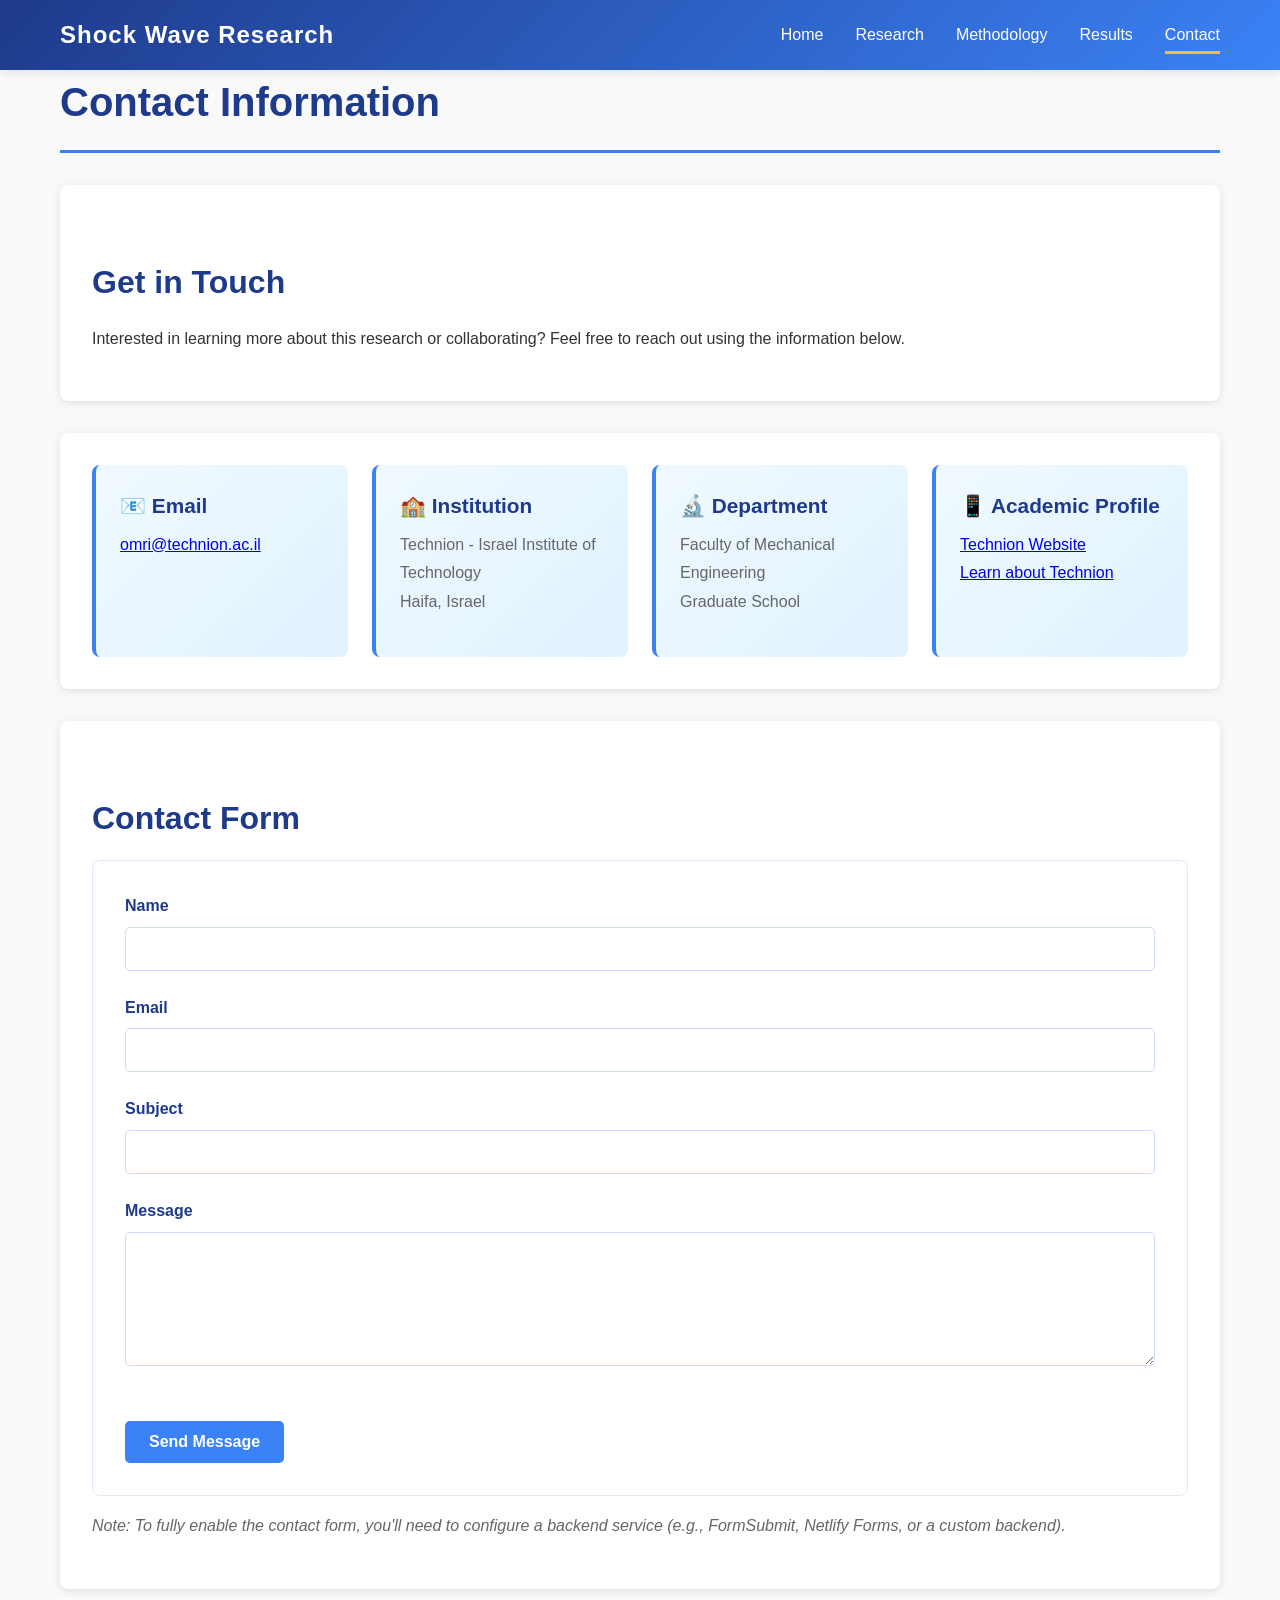
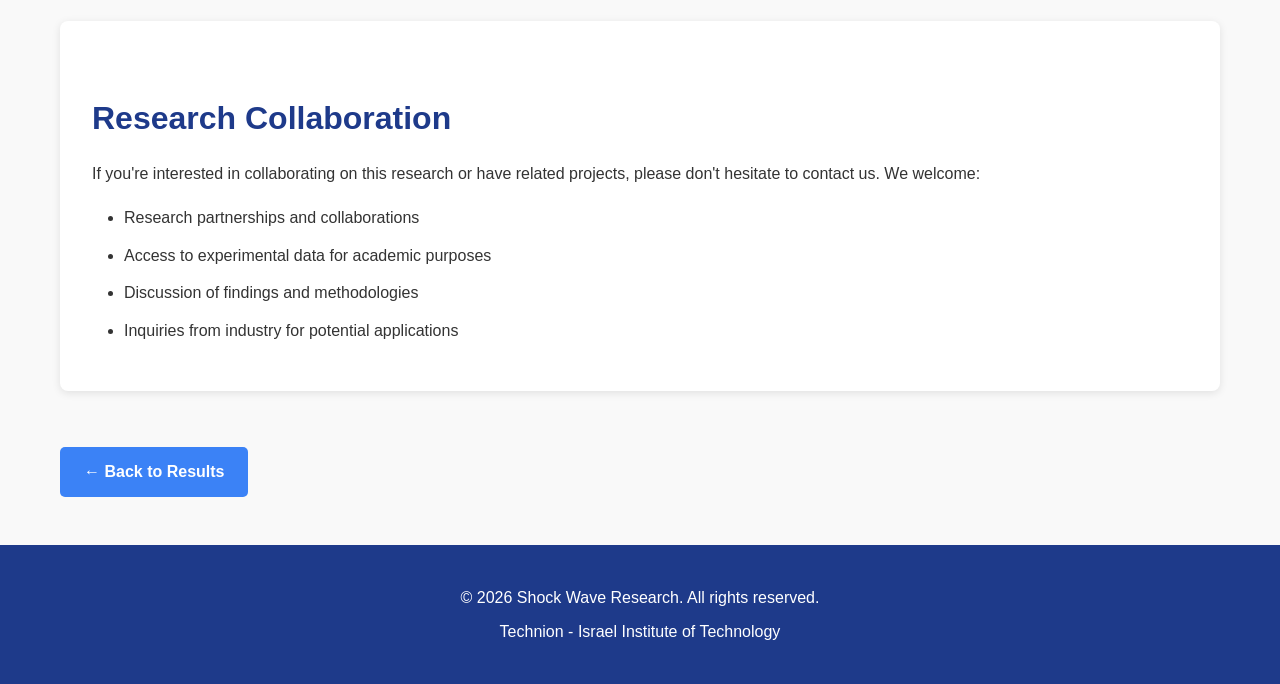
==== contact.html @ 736cfee7 "Initial commit: Add professional research website for shock wave analysis in porous conduits" ====
<!DOCTYPE html>
<html lang="en">
<head>
    <meta charset="UTF-8">
    <meta name="viewport" content="width=device-width, initial-scale=1.0">
    <meta name="description" content="Contact information for the research team">
    <title>Contact - Shock Waves in Porous Conduits</title>
    <link rel="stylesheet" href="styles.css">
</head>
<body>
    <nav class="navbar">
        <div class="container">
            <div class="logo">Shock Wave Research</div>
            <ul class="nav-links">
                <li><a href="index.html">Home</a></li>
                <li><a href="research.html">Research</a></li>
                <li><a href="methodology.html">Methodology</a></li>
                <li><a href="results.html">Results</a></li>
                <li><a href="contact.html" class="active">Contact</a></li>
            </ul>
        </div>
    </nav>

    <main class="container">
        <h1>Contact Information</h1>

        <section class="content-section">
            <h2>Get in Touch</h2>
            <p>
                Interested in learning more about this research or collaborating? Feel free to reach out using the 
                information below.
            </p>
        </section>

        <section class="content-section contact-grid">
            <div class="contact-card">
                <h3>📧 Email</h3>
                <p><a href="mailto:omri@technion.ac.il">omri@technion.ac.il</a></p>
            </div>

            <div class="contact-card">
                <h3>🏫 Institution</h3>
                <p>
                    Technion - Israel Institute of Technology<br>
                    Haifa, Israel
                </p>
            </div>

            <div class="contact-card">
                <h3>🔬 Department</h3>
                <p>
                    Faculty of Mechanical Engineering<br>
                    Graduate School
                </p>
            </div>

            <div class="contact-card">
                <h3>📱 Academic Profile</h3>
                <p>
                    <a href="https://www.technion.ac.il" target="_blank">Technion Website</a><br>
                    <a href="https://en.wikipedia.org/wiki/Technion" target="_blank">Learn about Technion</a>
                </p>
            </div>
        </section>

        <section class="content-section">
            <h2>Contact Form</h2>
            <form class="contact-form" action="#" method="POST">
                <div class="form-group">
                    <label for="name">Name</label>
                    <input type="text" id="name" name="name" required>
                </div>

                <div class="form-group">
                    <label for="email">Email</label>
                    <input type="email" id="email" name="email" required>
                </div>

                <div class="form-group">
                    <label for="subject">Subject</label>
                    <input type="text" id="subject" name="subject" required>
                </div>

                <div class="form-group">
                    <label for="message">Message</label>
                    <textarea id="message" name="message" rows="6" required></textarea>
                </div>

                <button type="submit" class="submit-button">Send Message</button>
            </form>
            <p class="form-note">
                <em>Note: To fully enable the contact form, you'll need to configure a backend service 
                (e.g., FormSubmit, Netlify Forms, or a custom backend).</em>
            </p>
        </section>

        <section class="content-section">
            <h2>Research Collaboration</h2>
            <p>
                If you're interested in collaborating on this research or have related projects, please don't hesitate 
                to contact us. We welcome:
            </p>
            <ul>
                <li>Research partnerships and collaborations</li>
                <li>Access to experimental data for academic purposes</li>
                <li>Discussion of findings and methodologies</li>
                <li>Inquiries from industry for potential applications</li>
            </ul>
        </section>

        <a href="results.html" class="nav-button">← Back to Results</a>
    </main>

    <footer>
        <div class="container">
            <p>&copy; 2026 Shock Wave Research. All rights reserved.</p>
            <p>Technion - Israel Institute of Technology</p>
        </div>
    </footer>
</body>
</html>
---- styles.css ----
/* ===== General Styles ===== */
* {
    margin: 0;
    padding: 0;
    box-sizing: border-box;
}

body {
    font-family: 'Segoe UI', Tahoma, Geneva, Verdana, sans-serif;
    line-height: 1.6;
    color: #333;
    background-color: #f9f9f9;
}

.container {
    max-width: 1200px;
    margin: 0 auto;
    padding: 0 20px;
}

/* ===== Navigation Bar ===== */
.navbar {
    background: linear-gradient(135deg, #1e3a8a 0%, #3b82f6 100%);
    color: white;
    padding: 1rem 0;
    position: sticky;
    top: 0;
    box-shadow: 0 2px 10px rgba(0, 0, 0, 0.1);
    z-index: 100;
}

.navbar .container {
    display: flex;
    justify-content: space-between;
    align-items: center;
}

.logo {
    font-size: 1.5rem;
    font-weight: bold;
    letter-spacing: 1px;
}

.nav-links {
    list-style: none;
    display: flex;
    gap: 2rem;
}

.nav-links a {
    color: white;
    text-decoration: none;
    transition: opacity 0.3s;
    padding: 0.5rem 0;
    border-bottom: 3px solid transparent;
}

.nav-links a:hover,
.nav-links a.active {
    border-bottom-color: #fbbf24;
    opacity: 1;
}

/* ===== Hero Section ===== */
.hero {
    background: linear-gradient(135deg, #1e3a8a 0%, #3b82f6 100%);
    color: white;
    padding: 5rem 2rem;
    text-align: center;
    margin-bottom: 3rem;
}

.hero-content h1 {
    font-size: 3rem;
    margin-bottom: 1rem;
    font-weight: 700;
}

.hero-content .subtitle {
    font-size: 1.3rem;
    margin-bottom: 2rem;
    opacity: 0.95;
}

.cta-button {
    display: inline-block;
    background-color: #fbbf24;
    color: #1e3a8a;
    padding: 0.75rem 2.5rem;
    border-radius: 5px;
    text-decoration: none;
    font-weight: bold;
    transition: all 0.3s;
    cursor: pointer;
    border: none;
    font-size: 1rem;
}

.cta-button:hover {
    background-color: #f59e0b;
    transform: translateY(-2px);
    box-shadow: 0 5px 15px rgba(0, 0, 0, 0.2);
}

/* ===== Main Content ===== */
main {
    padding: 2rem 0;
}

h1 {
    font-size: 2.5rem;
    margin-bottom: 2rem;
    color: #1e3a8a;
    border-bottom: 3px solid #3b82f6;
    padding-bottom: 1rem;
}

h2 {
    font-size: 2rem;
    margin-top: 2.5rem;
    margin-bottom: 1rem;
    color: #1e3a8a;
}

h3 {
    font-size: 1.3rem;
    margin-bottom: 0.75rem;
    color: #1e3a8a;
}

h4 {
    font-size: 1.1rem;
    color: #1e3a8a;
}

/* ===== Sections ===== */
.content-section {
    background: white;
    padding: 2rem;
    margin-bottom: 2rem;
    border-radius: 8px;
    box-shadow: 0 2px 8px rgba(0, 0, 0, 0.1);
}

.content-section p {
    margin-bottom: 1rem;
    font-size: 1rem;
    line-height: 1.8;
}

.content-section ul {
    margin-left: 2rem;
    margin-bottom: 1rem;
}

.content-section li {
    margin-bottom: 0.75rem;
}

/* ===== Cards ===== */
.info-grid,
.link-grid,
.concepts-grid,
.contact-grid {
    display: grid;
    grid-template-columns: repeat(auto-fit, minmax(250px, 1fr));
    gap: 1.5rem;
    margin: 2rem 0;
}

.info-card,
.link-card,
.concept-card,
.contact-card,
.result-card,
.method-card {
    background: linear-gradient(135deg, #f0f9ff 0%, #e0f2fe 100%);
    padding: 1.5rem;
    border-radius: 8px;
    border-left: 4px solid #3b82f6;
    transition: all 0.3s;
}

.info-card:hover,
.link-card:hover,
.concept-card:hover,
.contact-card:hover,
.result-card:hover,
.method-card:hover {
    transform: translateY(-5px);
    box-shadow: 0 5px 15px rgba(0, 0, 0, 0.15);
}

.link-card {
    text-decoration: none;
    color: inherit;
    cursor: pointer;
}

.link-card h4,
.contact-card h3 {
    margin-bottom: 0.5rem;
}

.link-card p,
.contact-card p {
    color: #666;
}

/* ===== Buttons ===== */
.nav-button,
.submit-button {
    display: inline-block;
    background-color: #3b82f6;
    color: white;
    padding: 0.75rem 1.5rem;
    border-radius: 5px;
    text-decoration: none;
    font-weight: bold;
    transition: all 0.3s;
    border: none;
    cursor: pointer;
    font-size: 1rem;
    margin-top: 1.5rem;
    margin-right: 1rem;
}

.nav-button:hover,
.submit-button:hover {
    background-color: #1e40af;
    transform: translateY(-2px);
}

.nav-buttons {
    display: flex;
    gap: 1rem;
    flex-wrap: wrap;
    margin-top: 2rem;
}

/* ===== Lists ===== */
.objectives-list {
    list-style: none;
    margin-left: 0;
}

.objectives-list li {
    padding-left: 2rem;
    position: relative;
    margin-bottom: 0.75rem;
}

.objectives-list li:before {
    content: "✓";
    position: absolute;
    left: 0;
    color: #3b82f6;
    font-weight: bold;
}

/* ===== Timeline ===== */
.timeline {
    position: relative;
    padding: 2rem 0;
}

.timeline::before {
    content: '';
    position: absolute;
    left: 20px;
    top: 0;
    bottom: 0;
    width: 3px;
    background: linear-gradient(to bottom, #3b82f6, #1e3a8a);
}

.timeline-item {
    margin-bottom: 2rem;
    margin-left: 4rem;
    position: relative;
}

.timeline-marker {
    position: absolute;
    left: -42px;
    top: 5px;
    width: 15px;
    height: 15px;
    background: #3b82f6;
    border-radius: 50%;
    border: 3px solid white;
    box-shadow: 0 0 0 3px #3b82f6;
}

.timeline-item h3 {
    margin-bottom: 0.5rem;
}

/* ===== Table ===== */
.results-comparison table {
    width: 100%;
    border-collapse: collapse;
    margin: 1.5rem 0;
    background: white;
}

.results-comparison th {
    background-color: #3b82f6;
    color: white;
    padding: 1rem;
    text-align: left;
    font-weight: bold;
}

.results-comparison td {
    padding: 1rem;
    border-bottom: 1px solid #e0e7ff;
}

.results-comparison tr:nth-child(even) {
    background-color: #f0f9ff;
}

/* ===== Ranking ===== */
.ranking {
    margin: 2rem 0;
}

.rank-item {
    display: flex;
    margin-bottom: 1.5rem;
    background: linear-gradient(to right, #f0f9ff, white);
    padding: 1.5rem;
    border-radius: 8px;
    border-left: 5px solid #3b82f6;
}

.rank-number {
    font-size: 2.5rem;
    font-weight: bold;
    color: #3b82f6;
    margin-right: 2rem;
    min-width: 60px;
    text-align: center;
}

.rank-details h4 {
    margin-bottom: 0.5rem;
}

.rank-details p {
    color: #666;
}

/* ===== Contact Form ===== */
.contact-form {
    background: white;
    padding: 2rem;
    border-radius: 8px;
    border: 1px solid #e0e7ff;
}

.form-group {
    margin-bottom: 1.5rem;
}

.form-group label {
    display: block;
    margin-bottom: 0.5rem;
    font-weight: bold;
    color: #1e3a8a;
}

.form-group input,
.form-group textarea {
    width: 100%;
    padding: 0.75rem;
    border: 1px solid #d0d9ff;
    border-radius: 5px;
    font-family: inherit;
    font-size: 1rem;
}

.form-group input:focus,
.form-group textarea:focus {
    outline: none;
    border-color: #3b82f6;
    box-shadow: 0 0 0 3px rgba(59, 130, 246, 0.1);
}

.form-note {
    margin-top: 1rem;
    color: #666;
    font-size: 0.9rem;
}

/* ===== Footer ===== */
footer {
    background: #1e3a8a;
    color: white;
    padding: 2rem;
    margin-top: 3rem;
    text-align: center;
}

footer p {
    margin: 0.5rem 0;
}

/* ===== Responsive Design ===== */
@media (max-width: 768px) {
    .nav-links {
        gap: 1rem;
        font-size: 0.9rem;
    }

    .hero-content h1 {
        font-size: 2rem;
    }

    .hero-content .subtitle {
        font-size: 1rem;
    }

    h1 {
        font-size: 1.8rem;
    }

    h2 {
        font-size: 1.5rem;
    }

    .info-grid,
    .link-grid,
    .concepts-grid,
    .contact-grid {
        grid-template-columns: 1fr;
    }

    .rank-item {
        flex-direction: column;
    }

    .rank-number {
        margin-right: 0;
        margin-bottom: 0.5rem;
    }

    .nav-buttons {
        flex-direction: column;
    }

    .nav-button {
        margin-right: 0;
        width: 100%;
        text-align: center;
    }

    .timeline::before {
        left: 10px;
    }

    .timeline-item {
        margin-left: 2.5rem;
    }

    .timeline-marker {
        left: -27px;
    }
}

@media (max-width: 480px) {
    .container {
        padding: 0 10px;
    }

    .navbar .container {
        flex-direction: column;
        gap: 1rem;
    }

    .nav-links {
        flex-direction: column;
        gap: 0.5rem;
    }

    .content-section {
        padding: 1rem;
    }

    .cta-button {
        display: block;
        width: 100%;
        margin-top: 1rem;
    }
}

/* ===== Print Styles ===== */
@media print {
    .navbar,
    footer,
    .nav-button,
    .cta-button {
        display: none;
    }

    .content-section {
        page-break-inside: avoid;
        box-shadow: none;
        border: 1px solid #ccc;
    }
}
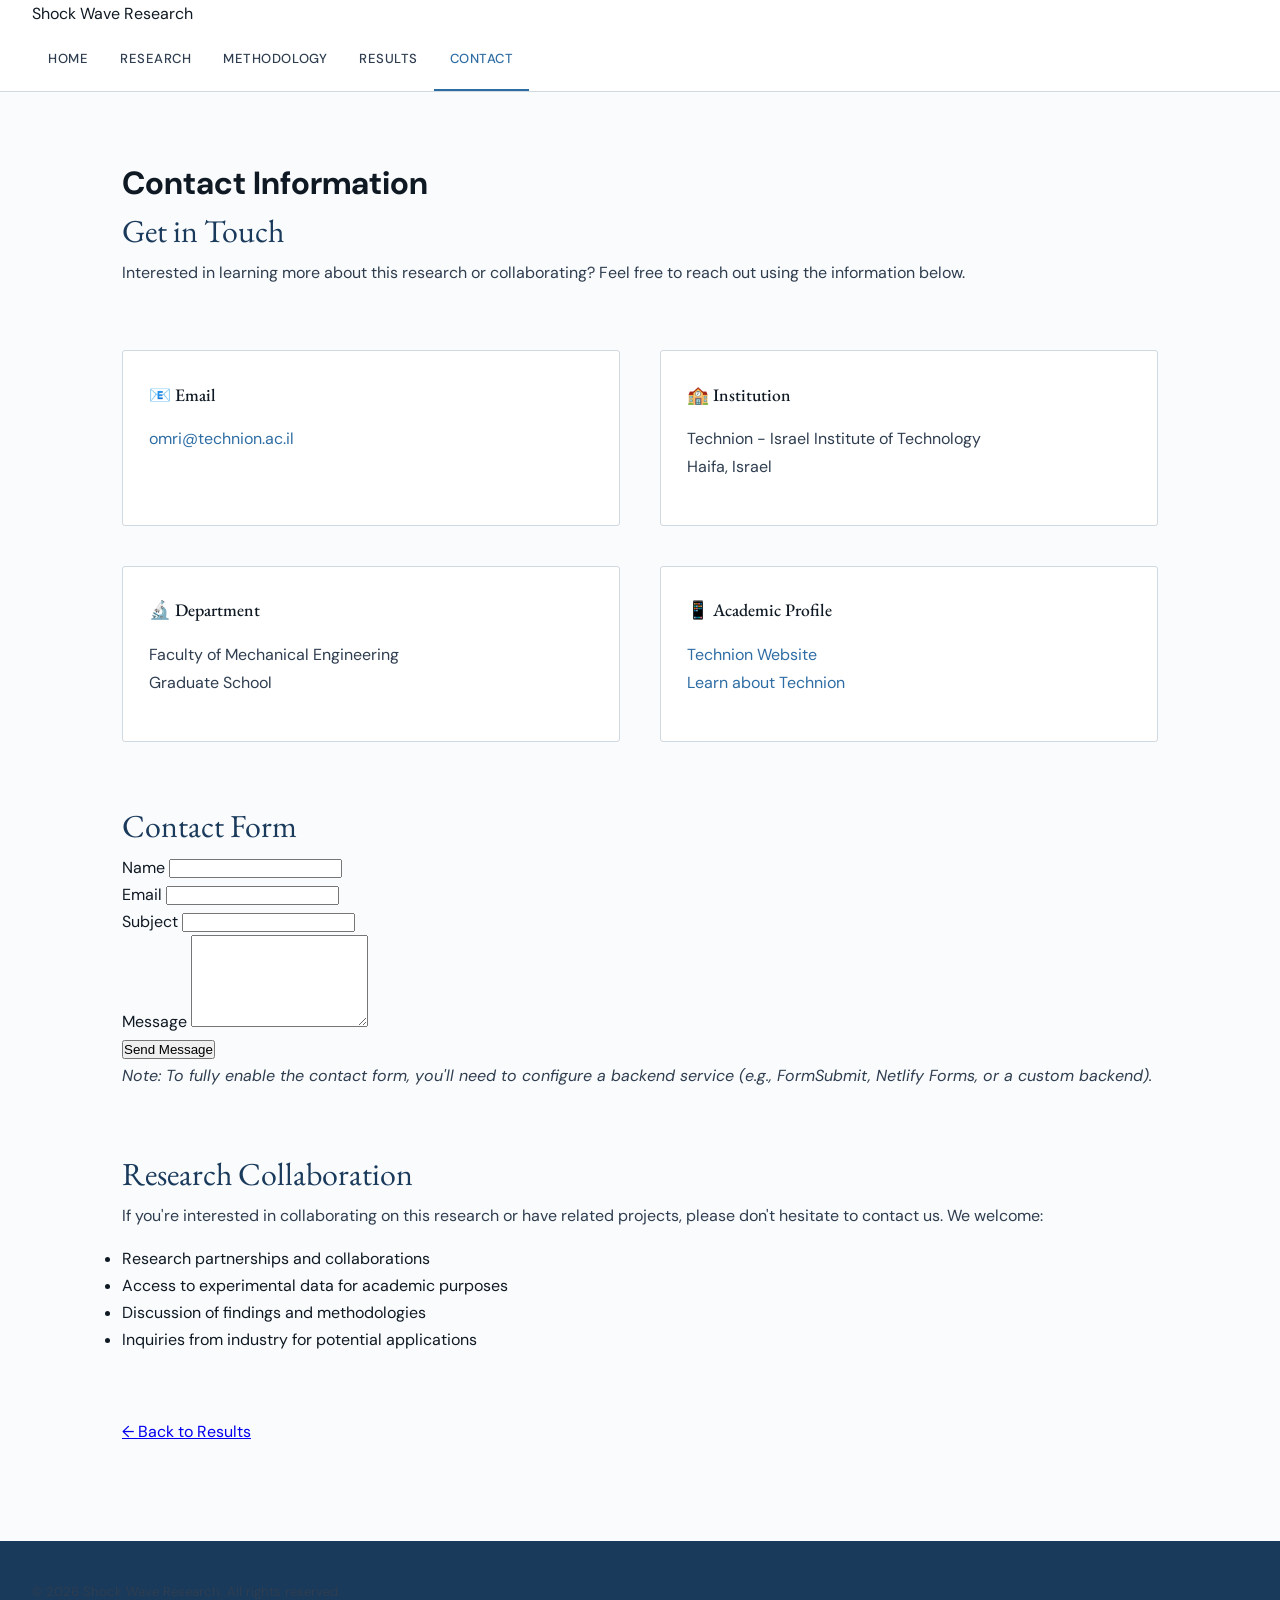
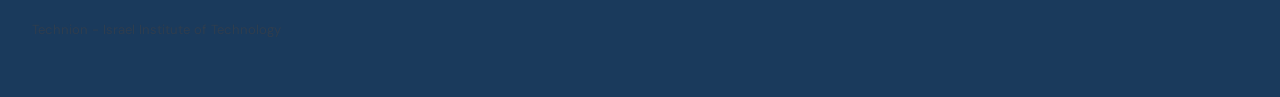
==== commit 8411dfdb: "Update website with professional design: new stylesheet, improved layouts, and enhanced content - Re" ====
--- a/contact.html
+++ b/contact.html
@@ -1,11 +1,72 @@
 <!DOCTYPE html>
 <html lang="en">
 <head>
-    <meta charset="UTF-8">
-    <meta name="viewport" content="width=device-width, initial-scale=1.0">
-    <meta name="description" content="Contact information for the research team">
-    <title>Contact - Shock Waves in Porous Conduits</title>
-    <link rel="stylesheet" href="styles.css">
+  <meta charset="UTF-8" />
+  <meta name="viewport" content="width=device-width, initial-scale=1.0" />
+  <title>Contact — Shock Waves in Porous Conduits</title>
+  <link rel="stylesheet" href="style.css" />
+  <style>
+    .contact-section {
+      max-width: 760px;
+      margin: 0 auto;
+    }
+    .contact-cards {
+      display: grid;
+      grid-template-columns: 1fr 1fr;
+      gap: 1.5rem;
+      margin: 2rem 0;
+    }
+    .contact-card {
+      background: var(--white);
+      border: 1px solid var(--rule);
+      border-radius: 3px;
+      padding: 1.8rem 1.6rem;
+    }
+    .contact-card .role {
+      font-size: 0.72rem;
+      font-weight: 600;
+      letter-spacing: 0.1em;
+      text-transform: uppercase;
+      color: var(--ink-light);
+      margin-bottom: 0.3rem;
+    }
+    .contact-card h3 {
+      font-size: 1.1rem;
+      margin-bottom: 1rem;
+    }
+    .contact-card .detail {
+      font-size: 0.85rem;
+      color: var(--ink-light);
+      margin-bottom: 0.3rem;
+      display: flex;
+      gap: 0.5rem;
+      align-items: baseline;
+    }
+    .contact-card .detail strong {
+      color: var(--ink);
+      font-size: 0.75rem;
+      letter-spacing: 0.04em;
+      text-transform: uppercase;
+      min-width: 5rem;
+    }
+    .contact-card a { color: var(--accent-2); text-decoration: none; }
+    .contact-card a:hover { text-decoration: underline; }
+
+    .lab-box {
+      background: var(--highlight);
+      border: 1px solid var(--rule);
+      border-left: 3px solid var(--accent-2);
+      border-radius: 0 3px 3px 0;
+      padding: 1.6rem;
+      margin: 2rem 0;
+    }
+    .lab-box h3 { margin-bottom: 0.8rem; }
+    .lab-box p { font-size: 0.9rem; margin: 0; }
+
+    @media (max-width: 560px) {
+      .contact-cards { grid-template-columns: 1fr; }
+    }
+  </style>
 </head>
 <body>
     <nav class="navbar">
--- a/style.css
+++ b/style.css
@@ -0,0 +1,503 @@
+/* =====================================================
+   Shock Waves Research — Shared Stylesheet
+   Clean Academic: Garamond + DM Sans, ink-blue accents
+   ===================================================== */
+
+@import url('https://fonts.googleapis.com/css2?family=EB+Garamond:ital,wght@0,400;0,500;0,600;1,400&family=DM+Sans:wght@300;400;500;600&display=swap');
+
+:root {
+  --ink:        #0f1923;
+  --ink-mid:    #2e3d4f;
+  --ink-light:  #5a6e82;
+  --rule:       #d0d8e0;
+  --accent:     #1a3a5c;
+  --accent-2:   #2e6da4;
+  --highlight:  #e8f0f8;
+  --bg:         #fafbfc;
+  --white:      #ffffff;
+  --serif:      'EB Garamond', Georgia, serif;
+  --sans:       'DM Sans', system-ui, sans-serif;
+  --max:        1100px;
+  --transition: 0.22s ease;
+}
+
+*, *::before, *::after { box-sizing: border-box; margin: 0; padding: 0; }
+
+html { scroll-behavior: smooth; }
+
+body {
+  font-family: var(--sans);
+  font-size: 16px;
+  line-height: 1.7;
+  color: var(--ink);
+  background: var(--bg);
+  -webkit-font-smoothing: antialiased;
+}
+
+/* ── NAVIGATION ─────────────────────────────────────── */
+nav {
+  position: sticky;
+  top: 0;
+  z-index: 100;
+  background: var(--white);
+  border-bottom: 1px solid var(--rule);
+  padding: 0 2rem;
+}
+
+.nav-inner {
+  max-width: var(--max);
+  margin: 0 auto;
+  display: flex;
+  align-items: center;
+  justify-content: space-between;
+  height: 64px;
+}
+
+.nav-brand {
+  font-family: var(--serif);
+  font-size: 1.05rem;
+  font-weight: 500;
+  color: var(--accent);
+  text-decoration: none;
+  letter-spacing: 0.01em;
+  line-height: 1.2;
+}
+
+.nav-brand span {
+  display: block;
+  font-family: var(--sans);
+  font-size: 0.68rem;
+  font-weight: 400;
+  color: var(--ink-light);
+  letter-spacing: 0.06em;
+  text-transform: uppercase;
+}
+
+.nav-links {
+  display: flex;
+  gap: 0;
+  list-style: none;
+}
+
+.nav-links a {
+  display: block;
+  padding: 0 1rem;
+  height: 64px;
+  line-height: 64px;
+  font-size: 0.82rem;
+  font-weight: 500;
+  letter-spacing: 0.04em;
+  text-transform: uppercase;
+  color: var(--ink-mid);
+  text-decoration: none;
+  border-bottom: 2px solid transparent;
+  transition: color var(--transition), border-color var(--transition);
+}
+
+.nav-links a:hover,
+.nav-links a.active {
+  color: var(--accent-2);
+  border-bottom-color: var(--accent-2);
+}
+
+/* ── HERO ────────────────────────────────────────────── */
+.hero {
+  background: var(--white);
+  border-bottom: 1px solid var(--rule);
+  padding: 5rem 2rem 4rem;
+}
+
+.hero-inner {
+  max-width: var(--max);
+  margin: 0 auto;
+}
+
+.hero-tag {
+  display: inline-block;
+  font-size: 0.72rem;
+  font-weight: 600;
+  letter-spacing: 0.12em;
+  text-transform: uppercase;
+  color: var(--accent-2);
+  margin-bottom: 1.2rem;
+  padding-bottom: 0.5rem;
+  border-bottom: 1px solid var(--accent-2);
+}
+
+.hero h1 {
+  font-family: var(--serif);
+  font-size: clamp(2rem, 4vw, 3rem);
+  font-weight: 400;
+  line-height: 1.2;
+  color: var(--accent);
+  max-width: 800px;
+  margin-bottom: 1.2rem;
+}
+
+.hero-sub {
+  font-size: 1.05rem;
+  color: var(--ink-mid);
+  max-width: 680px;
+  line-height: 1.75;
+  margin-bottom: 2rem;
+}
+
+.hero-meta {
+  display: flex;
+  flex-wrap: wrap;
+  gap: 2rem;
+  font-size: 0.82rem;
+  color: var(--ink-light);
+}
+
+.hero-meta strong {
+  display: block;
+  font-size: 0.72rem;
+  letter-spacing: 0.08em;
+  text-transform: uppercase;
+  color: var(--ink-light);
+  margin-bottom: 0.2rem;
+}
+
+.hero-meta p { color: var(--ink-mid); font-size: 0.9rem; }
+
+.btn {
+  display: inline-block;
+  padding: 0.65rem 1.5rem;
+  font-family: var(--sans);
+  font-size: 0.82rem;
+  font-weight: 600;
+  letter-spacing: 0.06em;
+  text-transform: uppercase;
+  text-decoration: none;
+  border-radius: 2px;
+  transition: background var(--transition), color var(--transition);
+}
+
+.btn-primary {
+  background: var(--accent);
+  color: var(--white);
+}
+
+.btn-primary:hover { background: var(--accent-2); }
+
+.btn-outline {
+  border: 1.5px solid var(--accent);
+  color: var(--accent);
+  background: transparent;
+}
+
+.btn-outline:hover { background: var(--accent); color: var(--white); }
+
+/* ── LAYOUT ──────────────────────────────────────────── */
+main {
+  max-width: var(--max);
+  margin: 0 auto;
+  padding: 4rem 2rem 6rem;
+}
+
+section { margin-bottom: 4rem; }
+
+.section-label {
+  font-size: 0.72rem;
+  font-weight: 600;
+  letter-spacing: 0.14em;
+  text-transform: uppercase;
+  color: var(--accent-2);
+  margin-bottom: 0.8rem;
+}
+
+h2 {
+  font-family: var(--serif);
+  font-size: clamp(1.5rem, 2.5vw, 2rem);
+  font-weight: 400;
+  color: var(--accent);
+  margin-bottom: 0.5rem;
+  line-height: 1.25;
+}
+
+h3 {
+  font-family: var(--serif);
+  font-size: 1.2rem;
+  font-weight: 500;
+  color: var(--ink);
+  margin-bottom: 0.4rem;
+}
+
+p { margin-bottom: 1rem; color: var(--ink-mid); }
+
+/* Ruled divider */
+.rule {
+  border: none;
+  border-top: 1px solid var(--rule);
+  margin: 3rem 0;
+}
+
+/* ── FIGURE / IMAGE ──────────────────────────────────── */
+.figure {
+  margin: 2.5rem 0;
+  background: var(--white);
+  border: 1px solid var(--rule);
+  border-radius: 3px;
+  overflow: hidden;
+}
+
+.figure img {
+  width: 100%;
+  display: block;
+}
+
+.figure-caption {
+  padding: 0.9rem 1.2rem;
+  font-size: 0.82rem;
+  color: var(--ink-light);
+  border-top: 1px solid var(--rule);
+  line-height: 1.5;
+}
+
+.figure-caption strong {
+  color: var(--ink-mid);
+  font-weight: 600;
+}
+
+/* ── TWO-COLUMN LAYOUT ───────────────────────────────── */
+.two-col {
+  display: grid;
+  grid-template-columns: 1fr 1fr;
+  gap: 2.5rem;
+  align-items: start;
+}
+
+.two-col-wide {
+  display: grid;
+  grid-template-columns: 3fr 2fr;
+  gap: 2.5rem;
+  align-items: start;
+}
+
+/* ── INFO CARDS ──────────────────────────────────────── */
+.card-grid {
+  display: grid;
+  grid-template-columns: repeat(auto-fit, minmax(260px, 1fr));
+  gap: 1.5rem;
+  margin-top: 1.5rem;
+}
+
+.card {
+  background: var(--white);
+  border: 1px solid var(--rule);
+  border-radius: 3px;
+  padding: 1.6rem 1.4rem;
+  transition: border-color var(--transition), box-shadow var(--transition);
+}
+
+.card:hover {
+  border-color: var(--accent-2);
+  box-shadow: 0 2px 12px rgba(26,58,92,0.07);
+}
+
+.card-num {
+  font-family: var(--serif);
+  font-size: 2rem;
+  color: var(--accent-2);
+  font-weight: 400;
+  margin-bottom: 0.4rem;
+  display: block;
+}
+
+.card h3 { margin-bottom: 0.4rem; font-size: 1rem; }
+.card p { font-size: 0.88rem; margin: 0; }
+
+/* ── HIGHLIGHT BOX ───────────────────────────────────── */
+.highlight-box {
+  background: var(--highlight);
+  border-left: 3px solid var(--accent-2);
+  padding: 1.4rem 1.6rem;
+  border-radius: 0 3px 3px 0;
+  margin: 2rem 0;
+}
+
+.highlight-box p { margin: 0; font-size: 0.95rem; }
+
+/* ── PHASE STEPS ─────────────────────────────────────── */
+.phases {
+  display: grid;
+  gap: 1px;
+  background: var(--rule);
+  border: 1px solid var(--rule);
+  border-radius: 3px;
+  overflow: hidden;
+  margin: 1.5rem 0;
+}
+
+.phase {
+  background: var(--white);
+  padding: 1.4rem 1.6rem;
+  display: grid;
+  grid-template-columns: 2.5rem 1fr;
+  gap: 1rem;
+  align-items: start;
+}
+
+.phase-num {
+  width: 2rem;
+  height: 2rem;
+  background: var(--accent);
+  color: var(--white);
+  border-radius: 50%;
+  display: flex;
+  align-items: center;
+  justify-content: center;
+  font-size: 0.78rem;
+  font-weight: 600;
+  flex-shrink: 0;
+  margin-top: 0.15rem;
+}
+
+.phase h3 { font-size: 0.95rem; margin-bottom: 0.2rem; }
+.phase p { font-size: 0.88rem; margin: 0; }
+
+/* ── TABLE ───────────────────────────────────────────── */
+.table-wrap {
+  overflow-x: auto;
+  margin: 1.5rem 0;
+  border: 1px solid var(--rule);
+  border-radius: 3px;
+}
+
+table {
+  width: 100%;
+  border-collapse: collapse;
+  font-size: 0.88rem;
+}
+
+thead { background: var(--accent); color: var(--white); }
+thead th {
+  padding: 0.9rem 1rem;
+  text-align: left;
+  font-weight: 500;
+  font-size: 0.78rem;
+  letter-spacing: 0.06em;
+  text-transform: uppercase;
+}
+
+tbody tr { border-top: 1px solid var(--rule); transition: background var(--transition); }
+tbody tr:hover { background: var(--highlight); }
+tbody td { padding: 0.85rem 1rem; color: var(--ink-mid); }
+tbody td:first-child { font-weight: 500; color: var(--ink); }
+
+/* ── POROUS MODEL GRID ───────────────────────────────── */
+.model-grid {
+  display: grid;
+  grid-template-columns: repeat(3, 1fr);
+  gap: 1.5rem;
+  margin: 2rem 0;
+}
+
+.model-card {
+  background: var(--white);
+  border: 1px solid var(--rule);
+  border-radius: 3px;
+  padding: 1.5rem;
+  text-align: center;
+}
+
+.model-card svg {
+  display: block;
+  margin: 0 auto 1rem;
+}
+
+.model-card h3 { font-size: 0.95rem; margin-bottom: 0.3rem; }
+.model-card p { font-size: 0.82rem; margin: 0; color: var(--ink-light); }
+
+/* ── RESULTS PAGE ────────────────────────────────────── */
+.result-block {
+  background: var(--white);
+  border: 1px solid var(--rule);
+  border-radius: 3px;
+  padding: 2rem;
+  margin: 1.5rem 0;
+}
+
+.result-block h3 { margin-bottom: 0.8rem; }
+
+/* ── CONTACT ─────────────────────────────────────────── */
+.contact-grid {
+  display: grid;
+  grid-template-columns: 1fr 1fr;
+  gap: 2.5rem;
+}
+
+.contact-item {
+  display: flex;
+  gap: 1rem;
+  align-items: flex-start;
+}
+
+.contact-icon {
+  width: 2.2rem;
+  height: 2.2rem;
+  background: var(--highlight);
+  border: 1px solid var(--rule);
+  border-radius: 50%;
+  display: flex;
+  align-items: center;
+  justify-content: center;
+  flex-shrink: 0;
+  color: var(--accent-2);
+}
+
+.contact-item strong { display: block; font-size: 0.8rem; letter-spacing: 0.06em; text-transform: uppercase; margin-bottom: 0.2rem; color: var(--ink-light); }
+.contact-item a { color: var(--accent-2); text-decoration: none; font-size: 0.95rem; }
+.contact-item a:hover { text-decoration: underline; }
+
+/* ── FOOTER ──────────────────────────────────────────── */
+footer {
+  background: var(--accent);
+  color: rgba(255,255,255,0.7);
+  padding: 2.5rem 2rem;
+  font-size: 0.82rem;
+}
+
+.footer-inner {
+  max-width: var(--max);
+  margin: 0 auto;
+  display: flex;
+  justify-content: space-between;
+  align-items: center;
+  flex-wrap: wrap;
+  gap: 1rem;
+}
+
+.footer-inner a { color: rgba(255,255,255,0.85); text-decoration: none; }
+.footer-inner a:hover { color: white; }
+
+/* ── ANIMATIONS ──────────────────────────────────────── */
+@keyframes fadeUp {
+  from { opacity: 0; transform: translateY(18px); }
+  to   { opacity: 1; transform: translateY(0); }
+}
+
+.fade-up { animation: fadeUp 0.55s ease both; }
+.fade-up-1 { animation-delay: 0.05s; }
+.fade-up-2 { animation-delay: 0.15s; }
+.fade-up-3 { animation-delay: 0.25s; }
+.fade-up-4 { animation-delay: 0.35s; }
+
+/* ── RESPONSIVE ──────────────────────────────────────── */
+@media (max-width: 768px) {
+  .two-col, .two-col-wide, .contact-grid { grid-template-columns: 1fr; }
+  .model-grid { grid-template-columns: 1fr 1fr; }
+  .nav-links a { padding: 0 0.6rem; font-size: 0.75rem; }
+  .hero { padding: 3rem 1.2rem 2.5rem; }
+  main { padding: 2.5rem 1.2rem 4rem; }
+}
+
+@media (max-width: 480px) {
+  .nav-inner { flex-direction: column; gap: 0.5rem; }
+  .nav-links { flex-direction: column; }
+  .hero { padding: 2rem 1rem 1.5rem; }
+  main { padding: 1.5rem 1rem 2rem; }
+  .card-grid { grid-template-columns: 1fr; }
+  .phases { grid-template-columns: 1fr; }
+}
